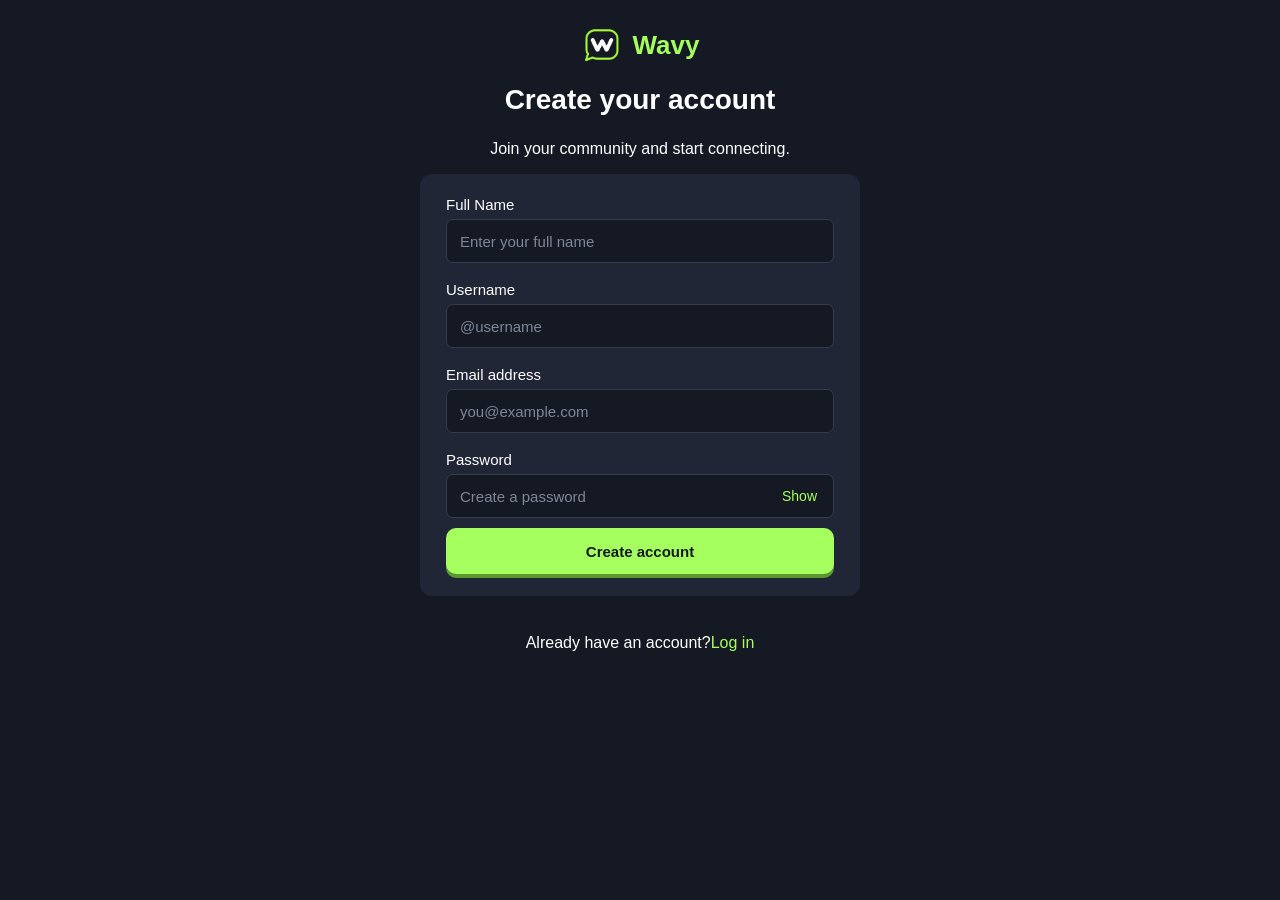
==== index.html @ a7f41aa4 "Rename Registration.html to index.html" ====
<html>
<head>
<title>Registration Page</title>
<link rel="stylesheet" href="style.css">
</head>
<body>
<div class="logo">
    <img src="wavy-logo.png" alt="Wavy logo">
    <span>Wavy</span>
</div>

<h1>Create your account</h1>
<p>Join your community and start connecting.</p>

<form class="register-form" novalidate>
<label for="fullname">Full Name</label>
<input 	type="text"
		id="fullname" 
		name="fullname" 
		placeholder="Enter your full name" 
		required>
<br>
<label for="username">Username</label>
<input 	type="text"
		id="username"
		name="username"
		placeholder="@username"
		required>
<br>
<label for="email">Email address</label>
<input 	type="email" 
		id="email" 
		name="email" 
		placeholder="you@example.com" required>
<br>

<label for="password">Password</label>

<div class="password-field">
    <input 	type="password" 
			id="password" 
			name="password"
			placeholder="Create a password" 
			required>

    <button type="button" 
			class="password-toggle"
            aria-label="Show password"
            aria-pressed="false">Show
    </button>
</div>
<button type="submit">Create account</button>
</form>
<p>Already have an account?<a href="login.html">Log in</a></p>
<script src="script.js" defer></script>
</body>
</html>
---- style.css ----
/* ================================
   WAVY — LOGIN & REGISTRATION
================================ */

:root {
    --bg: #151923;
    --card: #202635;
    --input-bg: #151923;
    --border: #363B4A;

    --green: #A5FF5F;
    --green-hover: #B7FF82;
    --green-shadow: #5B9630;

    --purple: #7C5CFC;
    --red: #FF7B82;

    --text: #FFFFFF;
    --muted: #A0A8B8;
}

* {
    box-sizing: border-box;
}

body {
    min-height: 100vh;
    margin: 0;
    padding: 20px 16px;

    display: flex;
    flex-direction: column;
    align-items: center;
    justify-content: flex-start;

    background: var(--bg);
    color: var(--text);
    font-family: Arial, sans-serif;
}

/* Logo */

.logo {
    display: flex;
    align-items: center;
    justify-content: center;
    gap: 10px;
    margin: 4px 0 18px;
}

.logo img {
    width: 42px;
    height: 42px;
    object-fit: contain;
}

.logo span {
    color: var(--green);
    font-size: 26px;
    font-weight: bold;
}

/* Heading */

h1 {
    margin: 0 0 8px;
    text-align: center;
    font-size: 28px;
}

.subtitle {
    margin: 0 0 18px;
    text-align: center;
    line-height: 1.5;
}

/* Form card */

.register-form {
    width: min(100%, 440px);
    margin: 0 auto 22px;
    padding: 22px 26px;

    display: flex;
    flex-direction: column;
    gap: 0;

    background: var(--card);
    border-radius: 12px;
}

/* Labels and inputs */

.register-form label {
    display: block;
    margin: 0 0 6px;
    font-size: 15px;
}

.register-form input {
    display: block;
    width: 100%;
    min-width: 0;
    height: 44px;
    padding: 0 13px;

    background: var(--input-bg);
    color: var(--text);

    border: 1px solid var(--border);
    border-radius: 7px;

    font-family: inherit;
    font-size: 15px;

    transition: border-color 0.2s ease, outline 0.2s ease;
}

.register-form .form-group {
    margin: 0 0 14px;
}

.register-form input::placeholder {
    color: #7E8799;
}

.register-form input:focus {
    outline: 2px solid var(--purple);
    outline-offset: 1px;
    border-color: transparent;
}

.register-form input[aria-invalid="true"] {
    border-color: var(--red);
    outline: 1px solid var(--red);
}

.register-form input[aria-invalid="false"] {
    border-color: var(--green);
}

/* Main button */

.register-form button:not(.password-toggle) {
    width: 100%;
    min-height: 46px;
    margin-top: 10px;
    padding: 11px 16px;

    background: var(--green);
    color: var(--bg);

    border: none;
    border-radius: 10px;

    font-family: inherit;
    font-size: 15px;
    font-weight: 600;
    cursor: pointer;

    box-shadow: 0 4px 0 var(--green-shadow);
    transition: background-color 0.2s ease, transform 0.1s ease;
}

.register-form button:not(.password-toggle):hover {
    background: var(--green-hover);
}

.register-form button:not(.password-toggle):active {
    transform: translateY(4px);
    box-shadow: none;
}

.register-form button:not(.password-toggle):focus-visible {
    outline: 2px solid var(--purple);
    outline-offset: 4px;
}

/* Password input and toggle */

.password-field {
    position: relative;
    width: 100%;
    margin-bottom: 0;
}

.password-field input {
    padding-right: 78px;
}

.password-toggle {
    position: absolute;
    top: 50%;
    right: 8px;
    transform: translateY(-50%);
    z-index: 1;

    width: auto;
    min-height: 0;
    margin: 0;
    padding: 7px 9px;

    background: transparent;
    color: var(--green);

    border: none;
    border-radius: 6px;
    box-shadow: none;

    font-family: inherit;
    font-size: 14px;
    cursor: pointer;
}

.password-toggle:hover {
    background: transparent;
    color: var(--green-hover);
}

.password-toggle:active {
    transform: translateY(-50%);
    box-shadow: none;
}

/* JS sets aria-pressed="true" when password is visible */
.password-toggle[aria-pressed="true"] {
    color: var(--red);
}

.password-toggle[aria-pressed="true"]:hover {
    color: #ff9aa0;
}

.password-toggle:focus-visible {
    outline: 2px solid var(--purple);
    outline-offset: 2px;
}

/* Hide Edge's built-in password reveal icon */

input[type="password"]::-ms-reveal,
input[type="password"]::-ms-clear {
    display: none;
}

/* Username and password checklists */

.username-checklist,
.password-checklist {
    display: flex;
    flex-direction: column;
    gap: 6px;

    margin: 9px 0 10px;
    padding: 0;

    list-style: none;
}

.username-rule,
.password-rule {
    display: flex;
    align-items: center;
    gap: 8px;

    margin: 0;

    color: var(--red);
    font-size: 13px;
    line-height: 1.4;

    transition: color 0.2s ease;
}

/* Keep "Not yet" and "Done" on one line */

.rule-status,
.username-rule .rule-status {
    flex: 0 0 64px;
    min-width: 64px;
    white-space: nowrap;

    color: var(--red);
    font-size: 12px;
    font-weight: 600;
}

.username-rule.valid,
.username-rule.valid .rule-status,
.password-rule.valid,
.password-rule.valid .rule-status {
    color: var(--green);
}

/* Optional password status */

.password-status {
    margin: 6px 0 8px;
    font-size: 13px;
    line-height: 1.4;
}

.password-status.valid {
    color: var(--green);
}

.password-status.invalid {
    color: var(--red);
}

/* Validation messages */

.error-message {
    margin: 5px 0 0;
    color: var(--red);
    font-size: 13px;
    line-height: 1.4;
}

.success-message {
    margin: 12px 0 0;
    color: var(--green);
    font-size: 14px;
    line-height: 1.5;
    text-align: center;
}

/* Hidden messages take no space */

[hidden] {
    display: none !important;
}

/* Links */

a {
    color: var(--green);
    text-decoration: none;
    transition: color 0.2s ease;
}

a:hover {
    color: var(--green-hover);
    text-decoration: underline;
}

a:focus-visible {
    outline: 2px solid var(--purple);
    outline-offset: 3px;
}

/* Responsive */

@media (max-width: 480px) {
    body {
        padding: 16px 12px;
    }

    .logo {
        margin: 4px 0 16px;
    }

    .logo img {
        width: 40px;
        height: 40px;
    }

    .logo span {
        font-size: 24px;
    }

    h1 {
        font-size: 25px;
    }

    .register-form {
        padding: 20px;
    }

    .register-form input {
        font-size: 16px;
    }
}

/* Reduced motion */

@media (prefers-reduced-motion: reduce) {
    *,
    *::before,
    *::after {
        transition-duration: 0.01ms !important;
        animation-duration: 0.01ms !important;
    }
}
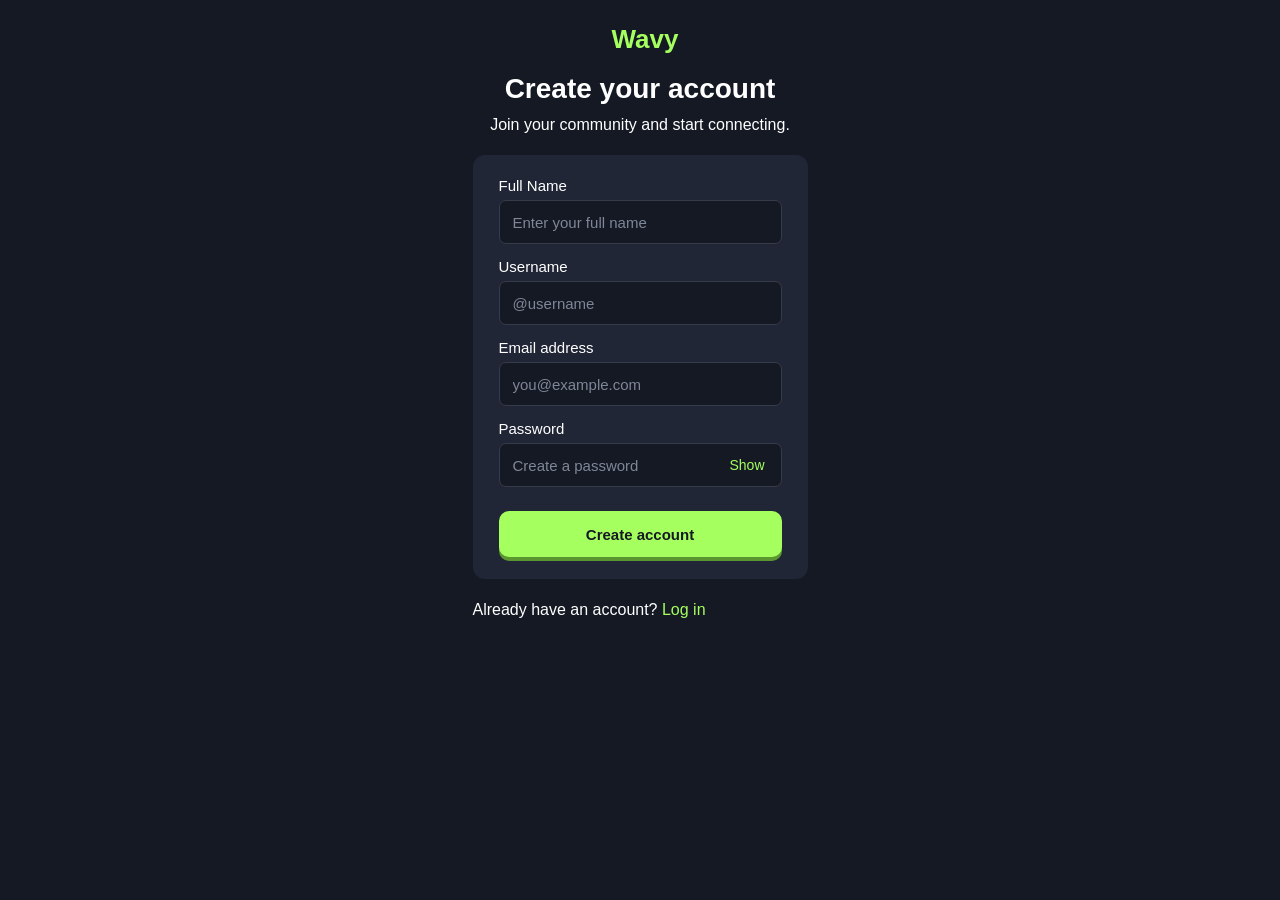
==== commit f9555349: "Update index.html" ====
--- a/index.html
+++ b/index.html
@@ -1,57 +1,161 @@
-<html>
+
+<!DOCTYPE html>
+<html lang="en">
 <head>
-<title>Registration Page</title>
-<link rel="stylesheet" href="style.css">
+    <meta charset="UTF-8">
+    <meta name="viewport" content="width=device-width, initial-scale=1.0">
+    <meta name="theme-color" content="#151923">
+    <meta name="description" content="Create your Wavy account.">
+
+    <title>Create Account | Wavy</title>
+
+    <link rel="stylesheet" href="./style.css?v=8">
+    <script src="./script.js?v=8" defer></script>
 </head>
 <body>
-<div class="logo">
-    <img src="wavy-logo.png" alt="Wavy logo">
-    <span>Wavy</span>
-</div>
 
-<h1>Create your account</h1>
-<p>Join your community and start connecting.</p>
+    <header class="logo">
+        <svg class="logo-icon" viewBox="0 0 48 48" role="img" aria-label="Wavy">
+            <path d="M13 5 H35 Q43 5 43 13 V33 Q43 41 35 41 H13 L5 45 V13 Q5 5 13 5Z"
+                  fill="none" stroke="#A5FF5F" stroke-width="2.8"
+                  stroke-linejoin="round"/>
+            <path d="M13 17 L19 30 L24 19 L29 30 L35 17"
+                  fill="none" stroke="#FFFFFF" stroke-width="3.2"
+                  stroke-linecap="round" stroke-linejoin="round"/>
+        </svg>
+        <span>Wavy</span>
+    </header>
 
-<form class="register-form" novalidate>
-<label for="fullname">Full Name</label>
-<input 	type="text"
-		id="fullname" 
-		name="fullname" 
-		placeholder="Enter your full name" 
-		required>
-<br>
-<label for="username">Username</label>
-<input 	type="text"
-		id="username"
-		name="username"
-		placeholder="@username"
-		required>
-<br>
-<label for="email">Email address</label>
-<input 	type="email" 
-		id="email" 
-		name="email" 
-		placeholder="you@example.com" required>
-<br>
+    <main class="page-content">
 
-<label for="password">Password</label>
+        <h1>Create your account</h1>
+        <p class="subtitle">Join your community and start connecting.</p>
 
-<div class="password-field">
-    <input 	type="password" 
-			id="password" 
-			name="password"
-			placeholder="Create a password" 
-			required>
+        <form class="register-form" id="registerForm" novalidate>
 
-    <button type="button" 
-			class="password-toggle"
-            aria-label="Show password"
-            aria-pressed="false">Show
-    </button>
-</div>
-<button type="submit">Create account</button>
-</form>
-<p>Already have an account?<a href="login.html">Log in</a></p>
-<script src="script.js" defer></script>
+            <div class="form-group">
+                <label for="fullname">Full Name</label>
+                <input
+                    type="text"
+                    id="fullname"
+                    name="fullname"
+                    placeholder="Enter your full name"
+                    autocomplete="name"
+                    aria-describedby="fullnameError"
+                >
+                <p class="error-message" id="fullnameError" hidden></p>
+            </div>
+
+            <div class="form-group">
+                <label for="username">Username</label>
+                <input
+                    type="text"
+                    id="username"
+                    name="username"
+                    placeholder="@username"
+                    autocomplete="username"
+                    aria-describedby="usernameRules usernameError"
+                >
+
+                <ul class="username-checklist" id="usernameRules" hidden>
+                    <li class="username-rule" data-rule="length">
+                        <span class="rule-status">Not yet</span>
+                        <span>3 to 20 characters</span>
+                    </li>
+                    <li class="username-rule" data-rule="characters">
+                        <span class="rule-status">Not yet</span>
+                        <span>Letters, numbers, _ or . only</span>
+                    </li>
+                    <li class="username-rule" data-rule="dots">
+                        <span class="rule-status">Not yet</span>
+                        <span>No dots at the start, end or side by side</span>
+                    </li>
+                </ul>
+
+                <p class="error-message" id="usernameError" hidden></p>
+            </div>
+
+            <div class="form-group">
+                <label for="email">Email address</label>
+                <input
+                    type="email"
+                    id="email"
+                    name="email"
+                    placeholder="you@example.com"
+                    autocomplete="email"
+                    aria-describedby="emailError"
+                >
+                <p class="error-message" id="emailError" hidden></p>
+            </div>
+
+            <div class="form-group">
+                <label for="password">Password</label>
+
+                <div class="password-field">
+                    <input
+                        type="password"
+                        id="password"
+                        name="password"
+                        placeholder="Create a password"
+                        autocomplete="new-password"
+                        aria-describedby="passwordStrength passwordRules passwordError"
+                    >
+
+                    <button
+                        type="button"
+                        class="password-toggle"
+                        aria-label="Show password"
+                        aria-pressed="false"
+                    >Show</button>
+                </div>
+
+                <div class="password-strength" id="passwordStrength" hidden>
+                    <div class="strength-track">
+                        <span class="strength-fill" id="strengthFill"></span>
+                    </div>
+                    <span class="strength-label" id="strengthLabel"></span>
+                </div>
+
+                <ul class="password-checklist" id="passwordRules" hidden>
+                    <li class="password-rule" data-rule="length">
+                        <span class="rule-status">Not yet</span>
+                        <span>At least 8 characters</span>
+                    </li>
+                    <li class="password-rule" data-rule="uppercase">
+                        <span class="rule-status">Not yet</span>
+                        <span>One uppercase letter (A-Z)</span>
+                    </li>
+                    <li class="password-rule" data-rule="lowercase">
+                        <span class="rule-status">Not yet</span>
+                        <span>One lowercase letter (a-z)</span>
+                    </li>
+                    <li class="password-rule" data-rule="number">
+                        <span class="rule-status">Not yet</span>
+                        <span>One number (0-9)</span>
+                    </li>
+                    <li class="password-rule" data-rule="special">
+                        <span class="rule-status">Not yet</span>
+                        <span>One special character (!@#$%)</span>
+                    </li>
+                </ul>
+
+                <p class="error-message" id="passwordError" hidden></p>
+            </div>
+
+            <button type="submit" class="submit-button">
+                Create account
+            </button>
+
+            <p class="form-message" aria-live="polite" hidden></p>
+
+        </form>
+
+        <p class="register-footer">
+            Already have an account?
+            <a href="./login.html">Log in</a>
+        </p>
+
+    </main>
+
 </body>
 </html>
